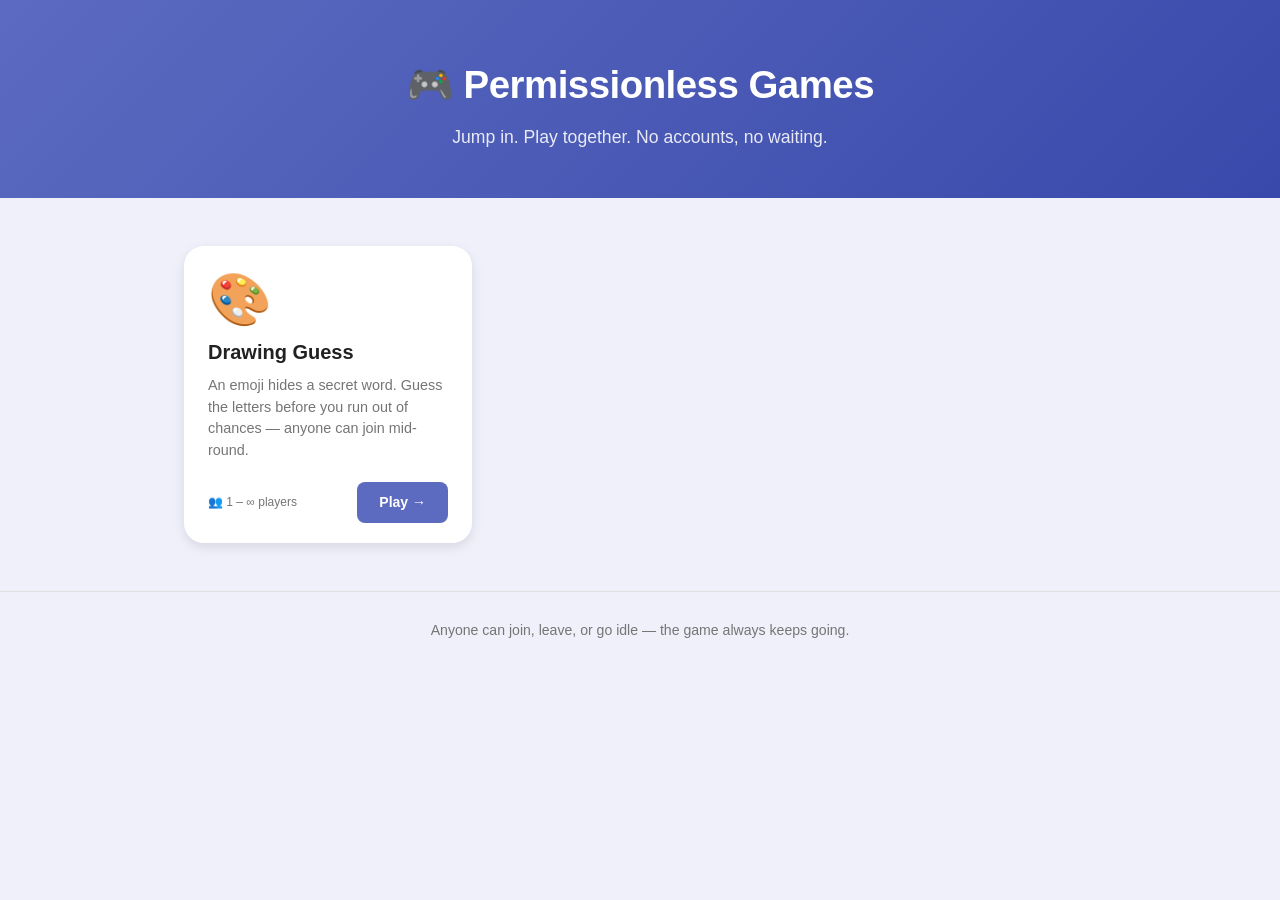
==== index.html @ 2c53117a "Initial implementation of Permissionless Games library - Shared lib/: sync abstraction (Firebase RTD" ====
<!DOCTYPE html>
<html lang="en">
<head>
  <meta charset="UTF-8">
  <meta name="viewport" content="width=device-width, initial-scale=1.0">
  <title>Permissionless Games</title>
  <meta name="description" content="Jump in. Play together. No accounts, no waiting. Games that work with any number of players.">
  <link rel="stylesheet" href="lib/base.css">
  <link rel="stylesheet" href="index.css">
</head>
<body>
  <header class="site-header">
    <div class="header-inner">
      <h1 class="site-title">🎮 Permissionless Games</h1>
      <p class="site-tagline">Jump in. Play together. No accounts, no waiting.</p>
    </div>
  </header>

  <main class="site-main">
    <div class="game-grid" id="game-grid"></div>
  </main>

  <footer class="site-footer">
    <p>Anyone can join, leave, or go idle — the game always keeps going.</p>
  </footer>

  <script type="module">
    const GAMES = [
      {
        id: 'drawing-guess',
        title: 'Drawing Guess',
        tagline: 'An emoji hides a secret word. Guess the letters before you run out of chances — anyone can join mid-round.',
        emoji: '🎨',
        players: '1 – ∞',
        path: 'games/drawing-guess/',
      },
    ];

    const grid = document.getElementById('game-grid');
    GAMES.forEach(game => {
      const card = document.createElement('article');
      card.className = 'game-card';
      card.innerHTML = `
        <div class="game-card-emoji" aria-hidden="true">${game.emoji}</div>
        <h2 class="game-card-title">${game.title}</h2>
        <p class="game-card-tagline">${game.tagline}</p>
        <div class="game-card-footer">
          <span class="game-card-players">👥 ${game.players} players</span>
          <a class="play-btn" href="${game.path}">Play →</a>
        </div>
      `;
      grid.appendChild(card);
    });
  </script>
</body>
</html>
---- lib/base.css ----
*, *::before, *::after {
  box-sizing: border-box;
  margin: 0;
  padding: 0;
}

:root {
  --color-bg: #f0f0fb;
  --color-surface: #ffffff;
  --color-primary: #5c6bc0;
  --color-primary-dark: #3949ab;
  --color-secondary: #00b894;
  --color-danger: #e53935;
  --color-success: #43a047;
  --color-warning: #fb8c00;
  --color-text: #212121;
  --color-text-muted: #757575;
  --color-border: #e0e0e0;
  --shadow-sm: 0 1px 3px rgba(0, 0, 0, 0.08);
  --shadow-md: 0 4px 12px rgba(0, 0, 0, 0.10);
  --shadow-lg: 0 8px 24px rgba(0, 0, 0, 0.14);
  --radius-sm: 8px;
  --radius-md: 12px;
  --radius-lg: 20px;
  --font-base: -apple-system, BlinkMacSystemFont, 'Segoe UI', Roboto, Oxygen, Ubuntu, sans-serif;
  --font-mono: 'SF Mono', 'Fira Code', 'Roboto Mono', Consolas, monospace;
}

html {
  font-family: var(--font-base);
  font-size: 16px;
  line-height: 1.5;
  color: var(--color-text);
  background: var(--color-bg);
  -webkit-font-smoothing: antialiased;
}

body {
  min-height: 100vh;
}

button {
  cursor: pointer;
  font-family: inherit;
  border: none;
  outline: none;
}

button:focus-visible {
  outline: 2px solid var(--color-primary);
  outline-offset: 2px;
}

a {
  color: var(--color-primary);
  text-decoration: none;
}
---- index.css ----
.site-header {
  background: linear-gradient(135deg, #5c6bc0 0%, #3949ab 100%);
  color: white;
  padding: 56px 24px 48px;
  text-align: center;
}

.header-inner {
  max-width: 560px;
  margin: 0 auto;
}

.site-title {
  font-size: clamp(1.6rem, 5vw, 2.4rem);
  font-weight: 800;
  letter-spacing: -0.5px;
  margin-bottom: 10px;
}

.site-tagline {
  font-size: 1.1rem;
  opacity: 0.88;
}

.site-main {
  max-width: 960px;
  margin: 0 auto;
  padding: 48px 24px;
}

.game-grid {
  display: grid;
  grid-template-columns: repeat(auto-fill, minmax(270px, 1fr));
  gap: 24px;
}

.game-card {
  background: var(--color-surface);
  border-radius: var(--radius-lg);
  padding: 28px 24px 20px;
  box-shadow: var(--shadow-md);
  display: flex;
  flex-direction: column;
  gap: 8px;
  transition: transform 0.18s ease, box-shadow 0.18s ease;
}

.game-card:hover {
  transform: translateY(-3px);
  box-shadow: var(--shadow-lg);
}

.game-card-emoji {
  font-size: 3.2rem;
  line-height: 1;
  margin-bottom: 4px;
}

.game-card-title {
  font-size: 1.25rem;
  font-weight: 700;
}

.game-card-tagline {
  font-size: 0.9rem;
  color: var(--color-text-muted);
  line-height: 1.5;
  flex: 1;
}

.game-card-footer {
  display: flex;
  align-items: center;
  justify-content: space-between;
  margin-top: 12px;
}

.game-card-players {
  font-size: 12px;
  color: var(--color-text-muted);
}

.play-btn {
  display: inline-block;
  padding: 10px 22px;
  background: var(--color-primary);
  color: white;
  border-radius: var(--radius-sm);
  font-weight: 700;
  font-size: 14px;
  transition: background 0.15s;
}

.play-btn:hover {
  background: var(--color-primary-dark);
  color: white;
}

.site-footer {
  text-align: center;
  padding: 28px 24px;
  color: var(--color-text-muted);
  font-size: 0.88rem;
  border-top: 1px solid var(--color-border);
}
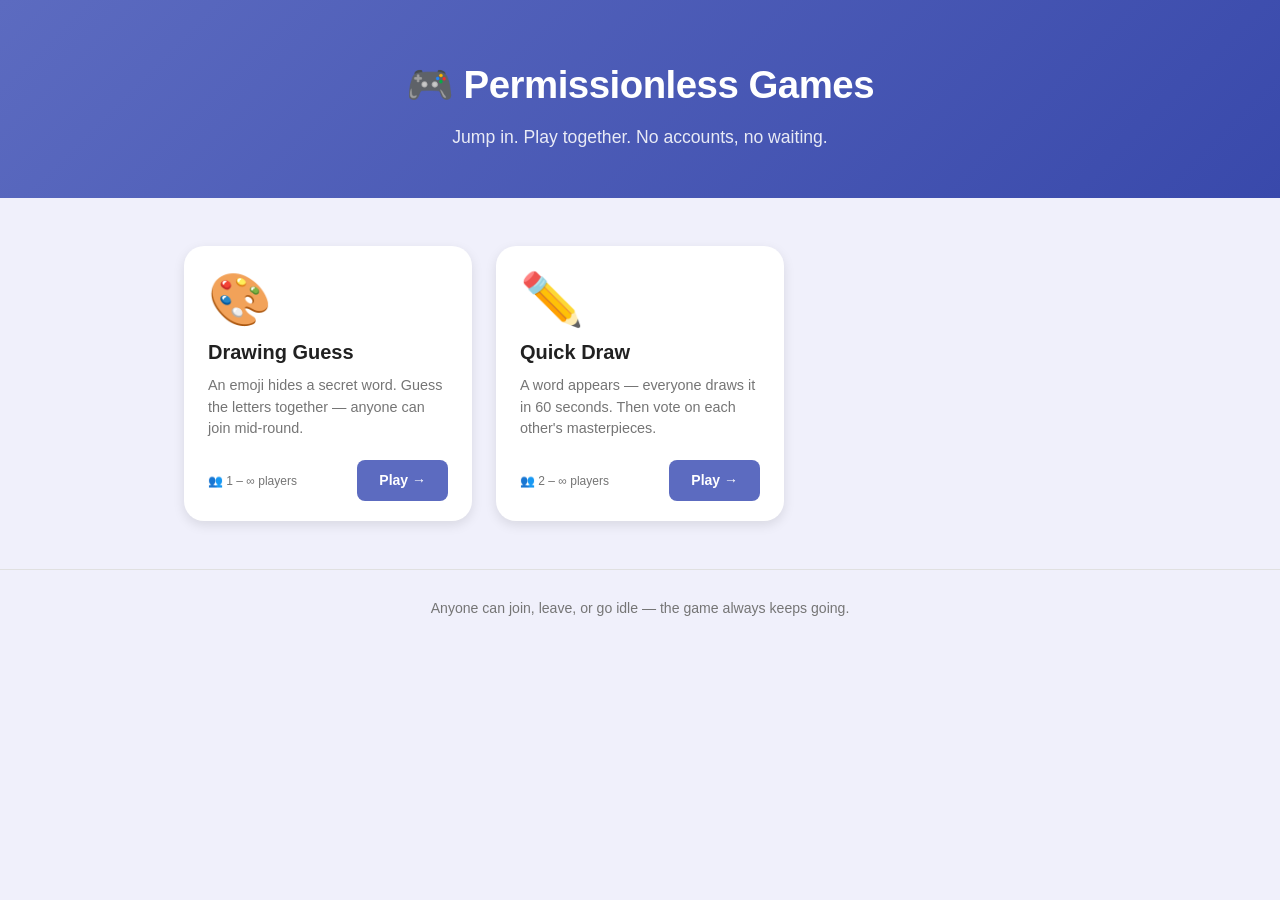
==== commit 5dbf7481: "Rework Drawing Guess + add Quick Draw game Drawing Guess: - Remove hangman/wrong-guess mechanic — wo" ====
--- a/index.html
+++ b/index.html
@@ -29,10 +29,18 @@
       {
         id: 'drawing-guess',
         title: 'Drawing Guess',
-        tagline: 'An emoji hides a secret word. Guess the letters before you run out of chances — anyone can join mid-round.',
+        tagline: 'An emoji hides a secret word. Guess the letters together — anyone can join mid-round.',
         emoji: '🎨',
         players: '1 – ∞',
         path: 'games/drawing-guess/',
+      },
+      {
+        id: 'quick-draw',
+        title: 'Quick Draw',
+        tagline: 'A word appears — everyone draws it in 60 seconds. Then vote on each other\'s masterpieces.',
+        emoji: '✏️',
+        players: '2 – ∞',
+        path: 'games/quick-draw/',
       },
     ];
 
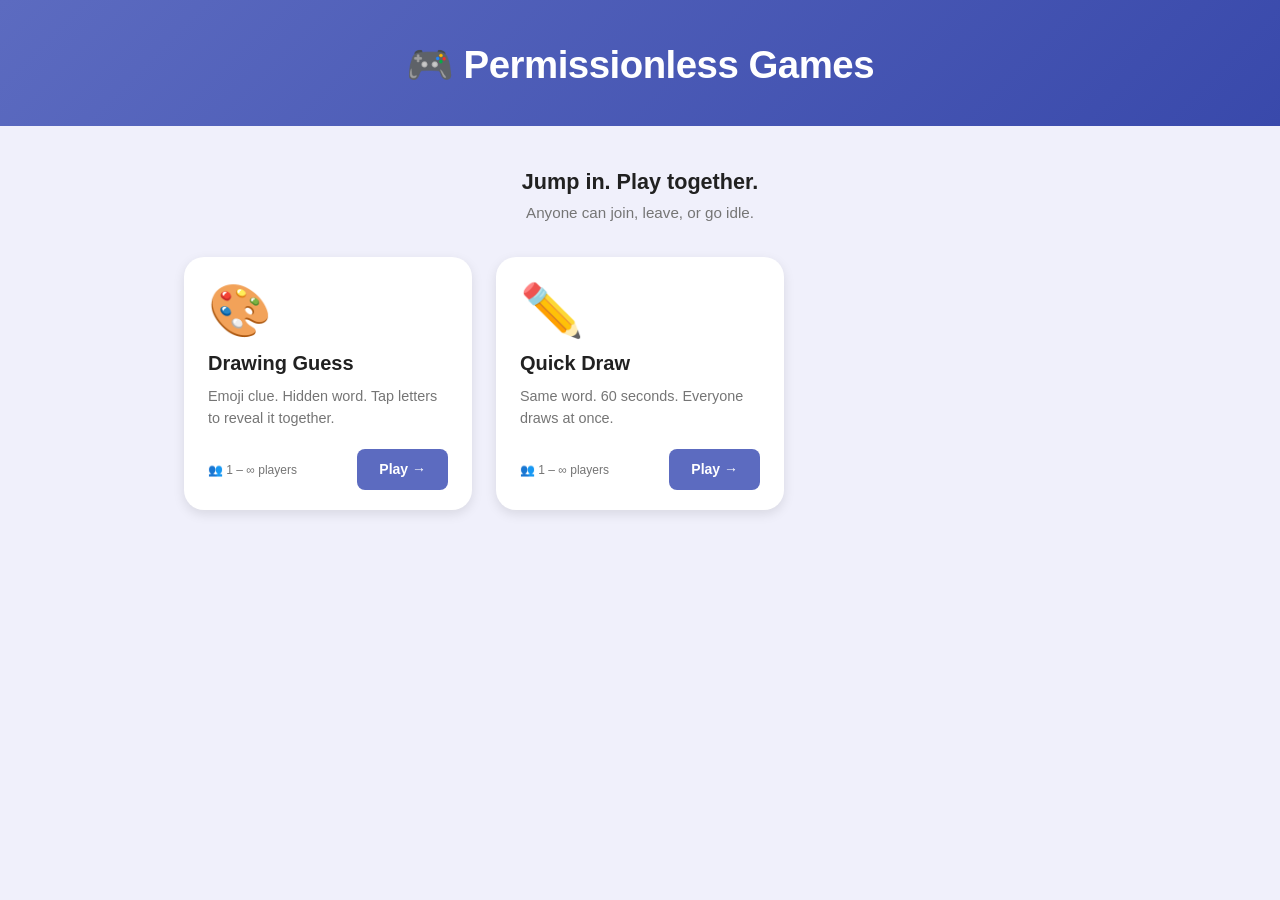
==== commit b9cbebba: "Polish: favicon, color wheel, bigger canvas, text fixes, guess-hang fix - Favicon: SVG emoji favicon" ====
--- a/index.html
+++ b/index.html
@@ -4,7 +4,8 @@
   <meta charset="UTF-8">
   <meta name="viewport" content="width=device-width, initial-scale=1.0">
   <title>Permissionless Games</title>
-  <meta name="description" content="Jump in. Play together. No accounts, no waiting. Games that work with any number of players.">
+  <meta name="description" content="Jump in. Play together. Anyone can join, leave, or go idle.">
+  <link rel="icon" href="favicon.svg" type="image/svg+xml">
   <link rel="stylesheet" href="lib/base.css">
   <link rel="stylesheet" href="index.css">
 </head>
@@ -12,24 +13,23 @@
   <header class="site-header">
     <div class="header-inner">
       <h1 class="site-title">🎮 Permissionless Games</h1>
-      <p class="site-tagline">Jump in. Play together. No accounts, no waiting.</p>
     </div>
   </header>
 
   <main class="site-main">
+    <div class="site-hero">
+      <p class="hero-line1">Jump in. Play together.</p>
+      <p class="hero-line2">Anyone can join, leave, or go idle.</p>
+    </div>
     <div class="game-grid" id="game-grid"></div>
   </main>
-
-  <footer class="site-footer">
-    <p>Anyone can join, leave, or go idle — the game always keeps going.</p>
-  </footer>
 
   <script type="module">
     const GAMES = [
       {
         id: 'drawing-guess',
         title: 'Drawing Guess',
-        tagline: 'An emoji hides a secret word. Guess the letters together — anyone can join mid-round.',
+        tagline: 'Emoji clue. Hidden word. Tap letters to reveal it together.',
         emoji: '🎨',
         players: '1 – ∞',
         path: 'games/drawing-guess/',
@@ -37,9 +37,9 @@
       {
         id: 'quick-draw',
         title: 'Quick Draw',
-        tagline: 'A word appears — everyone draws it in 60 seconds. Then vote on each other\'s masterpieces.',
+        tagline: 'Same word. 60 seconds. Everyone draws at once.',
         emoji: '✏️',
-        players: '2 – ∞',
+        players: '1 – ∞',
         path: 'games/quick-draw/',
       },
     ];
--- a/index.css
+++ b/index.css
@@ -1,7 +1,7 @@
 .site-header {
   background: linear-gradient(135deg, #5c6bc0 0%, #3949ab 100%);
   color: white;
-  padding: 56px 24px 48px;
+  padding: 36px 24px 32px;
   text-align: center;
 }
 
@@ -14,18 +14,29 @@
   font-size: clamp(1.6rem, 5vw, 2.4rem);
   font-weight: 800;
   letter-spacing: -0.5px;
-  margin-bottom: 10px;
 }
 
-.site-tagline {
-  font-size: 1.1rem;
-  opacity: 0.88;
+.site-hero {
+  text-align: center;
+  padding-bottom: 32px;
+}
+
+.hero-line1 {
+  font-size: 1.35rem;
+  font-weight: 800;
+  color: var(--color-text);
+  margin-bottom: 4px;
+}
+
+.hero-line2 {
+  font-size: 0.95rem;
+  color: var(--color-text-muted);
 }
 
 .site-main {
   max-width: 960px;
   margin: 0 auto;
-  padding: 48px 24px;
+  padding: 40px 24px 48px;
 }
 
 .game-grid {
@@ -96,10 +107,3 @@
   color: white;
 }
 
-.site-footer {
-  text-align: center;
-  padding: 28px 24px;
-  color: var(--color-text-muted);
-  font-size: 0.88rem;
-  border-top: 1px solid var(--color-border);
-}
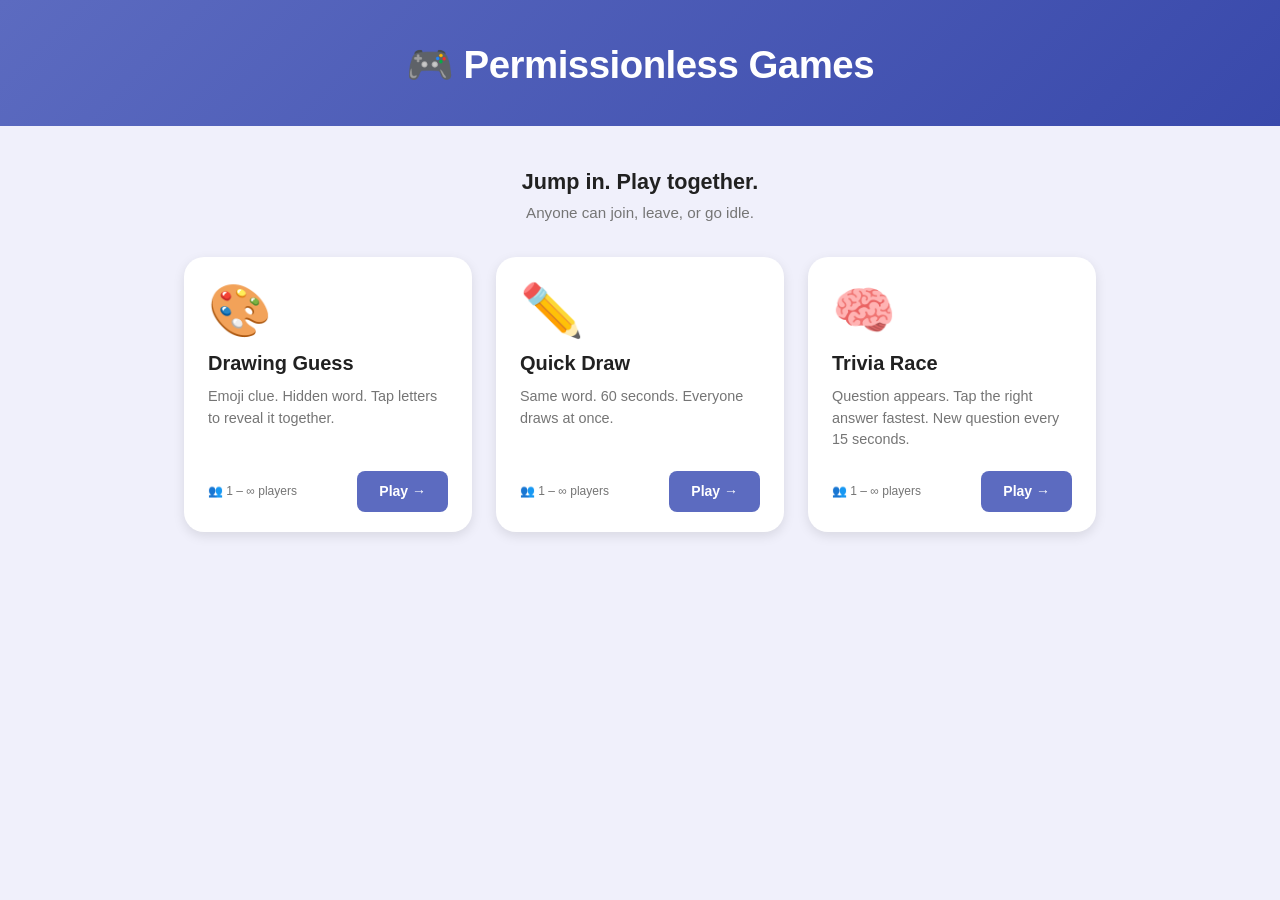
==== commit ee403e41: "Add Trivia Race game 64 questions across geography, science, history, math, and general knowledge. S" ====
--- a/index.html
+++ b/index.html
@@ -6,6 +6,12 @@
   <title>Permissionless Games</title>
   <meta name="description" content="Jump in. Play together. Anyone can join, leave, or go idle.">
   <link rel="icon" href="favicon.svg" type="image/svg+xml">
+  <link rel="manifest" href="manifest.json">
+  <meta name="theme-color" content="#5c6bc0">
+  <meta name="mobile-web-app-capable" content="yes">
+  <meta name="apple-mobile-web-app-capable" content="yes">
+  <meta name="apple-mobile-web-app-status-bar-style" content="black-translucent">
+  <meta name="apple-mobile-web-app-title" content="PGames">
   <link rel="stylesheet" href="lib/base.css">
   <link rel="stylesheet" href="index.css">
 </head>
@@ -42,6 +48,14 @@
         players: '1 – ∞',
         path: 'games/quick-draw/',
       },
+      {
+        id: 'trivia-race',
+        title: 'Trivia Race',
+        tagline: 'Question appears. Tap the right answer fastest. New question every 15 seconds.',
+        emoji: '🧠',
+        players: '1 – ∞',
+        path: 'games/trivia-race/',
+      },
     ];
 
     const grid = document.getElementById('game-grid');
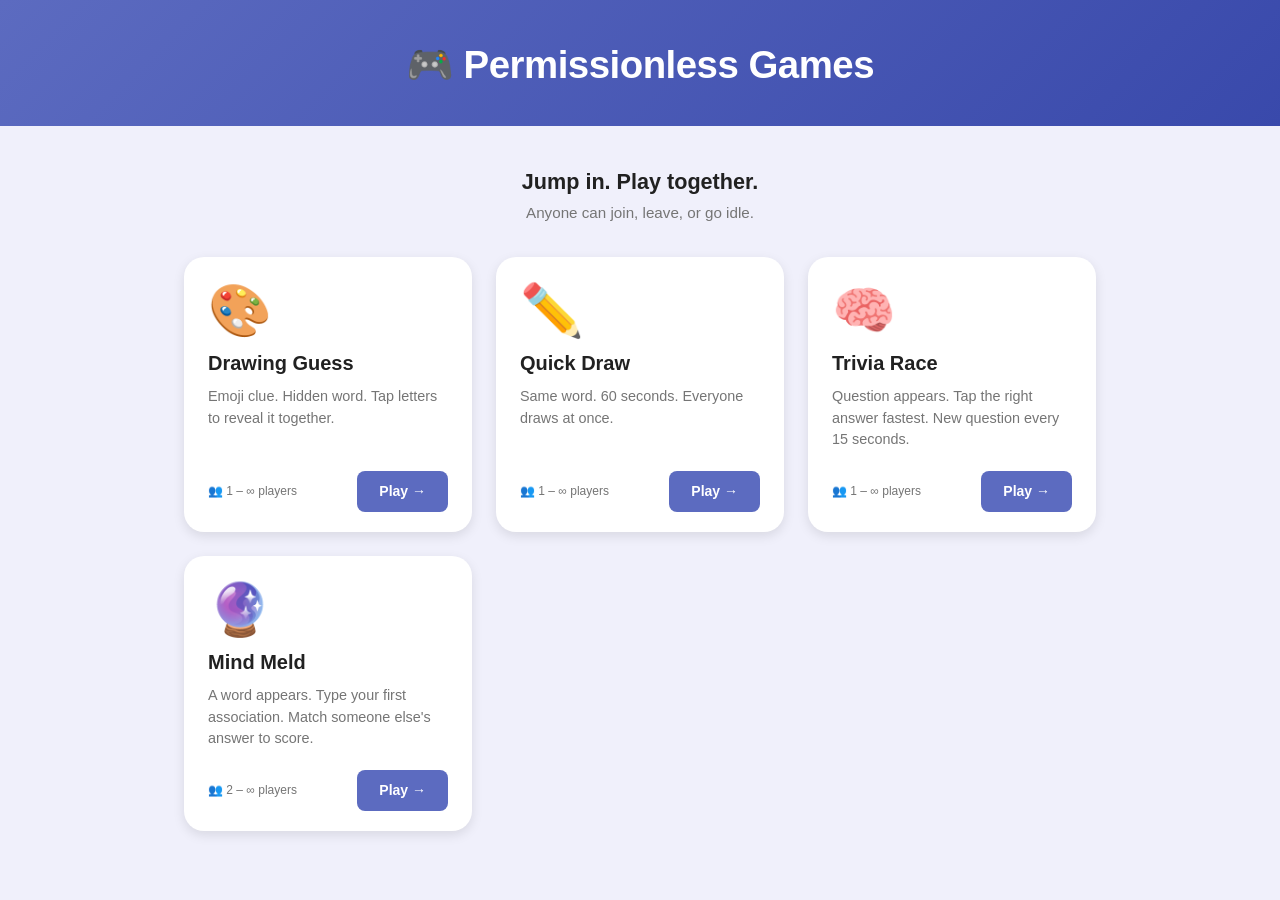
==== commit 1556f5d8: "Add Mind Meld game Word appears, everyone silently types their first association, then all answers r" ====
--- a/index.html
+++ b/index.html
@@ -56,6 +56,14 @@
         players: '1 – ∞',
         path: 'games/trivia-race/',
       },
+      {
+        id: 'mind-meld',
+        title: 'Mind Meld',
+        tagline: 'A word appears. Type your first association. Match someone else\'s answer to score.',
+        emoji: '🔮',
+        players: '2 – ∞',
+        path: 'games/mind-meld/',
+      },
     ];
 
     const grid = document.getElementById('game-grid');
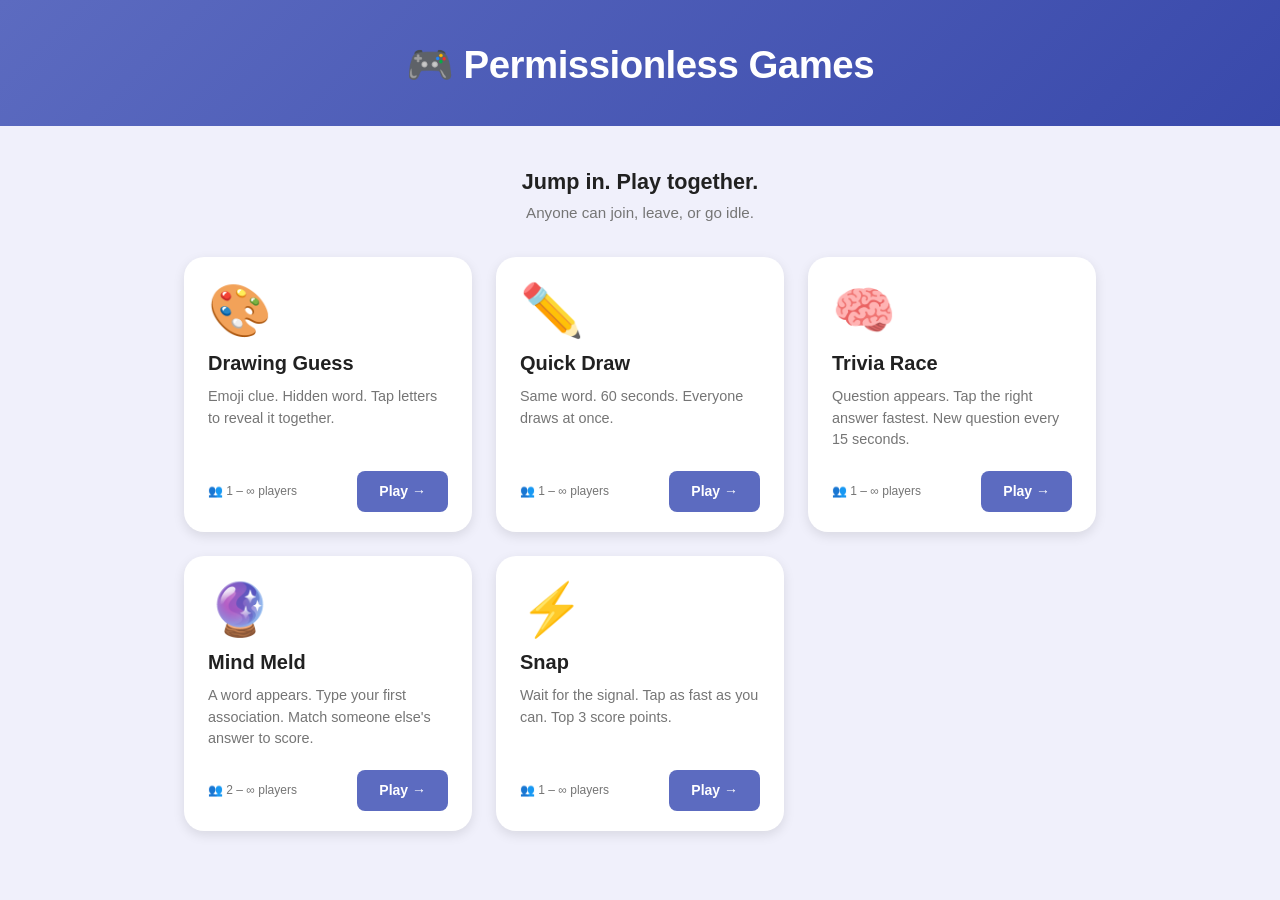
==== commit f4302ed6: "Add Snap — reaction time game Signal appears after a random 2–5.5s delay. Tap as fast as possible. T" ====
--- a/index.html
+++ b/index.html
@@ -64,6 +64,14 @@
         players: '2 – ∞',
         path: 'games/mind-meld/',
       },
+      {
+        id: 'snap',
+        title: 'Snap',
+        tagline: 'Wait for the signal. Tap as fast as you can. Top 3 score points.',
+        emoji: '⚡',
+        players: '1 – ∞',
+        path: 'games/snap/',
+      },
     ];
 
     const grid = document.getElementById('game-grid');
